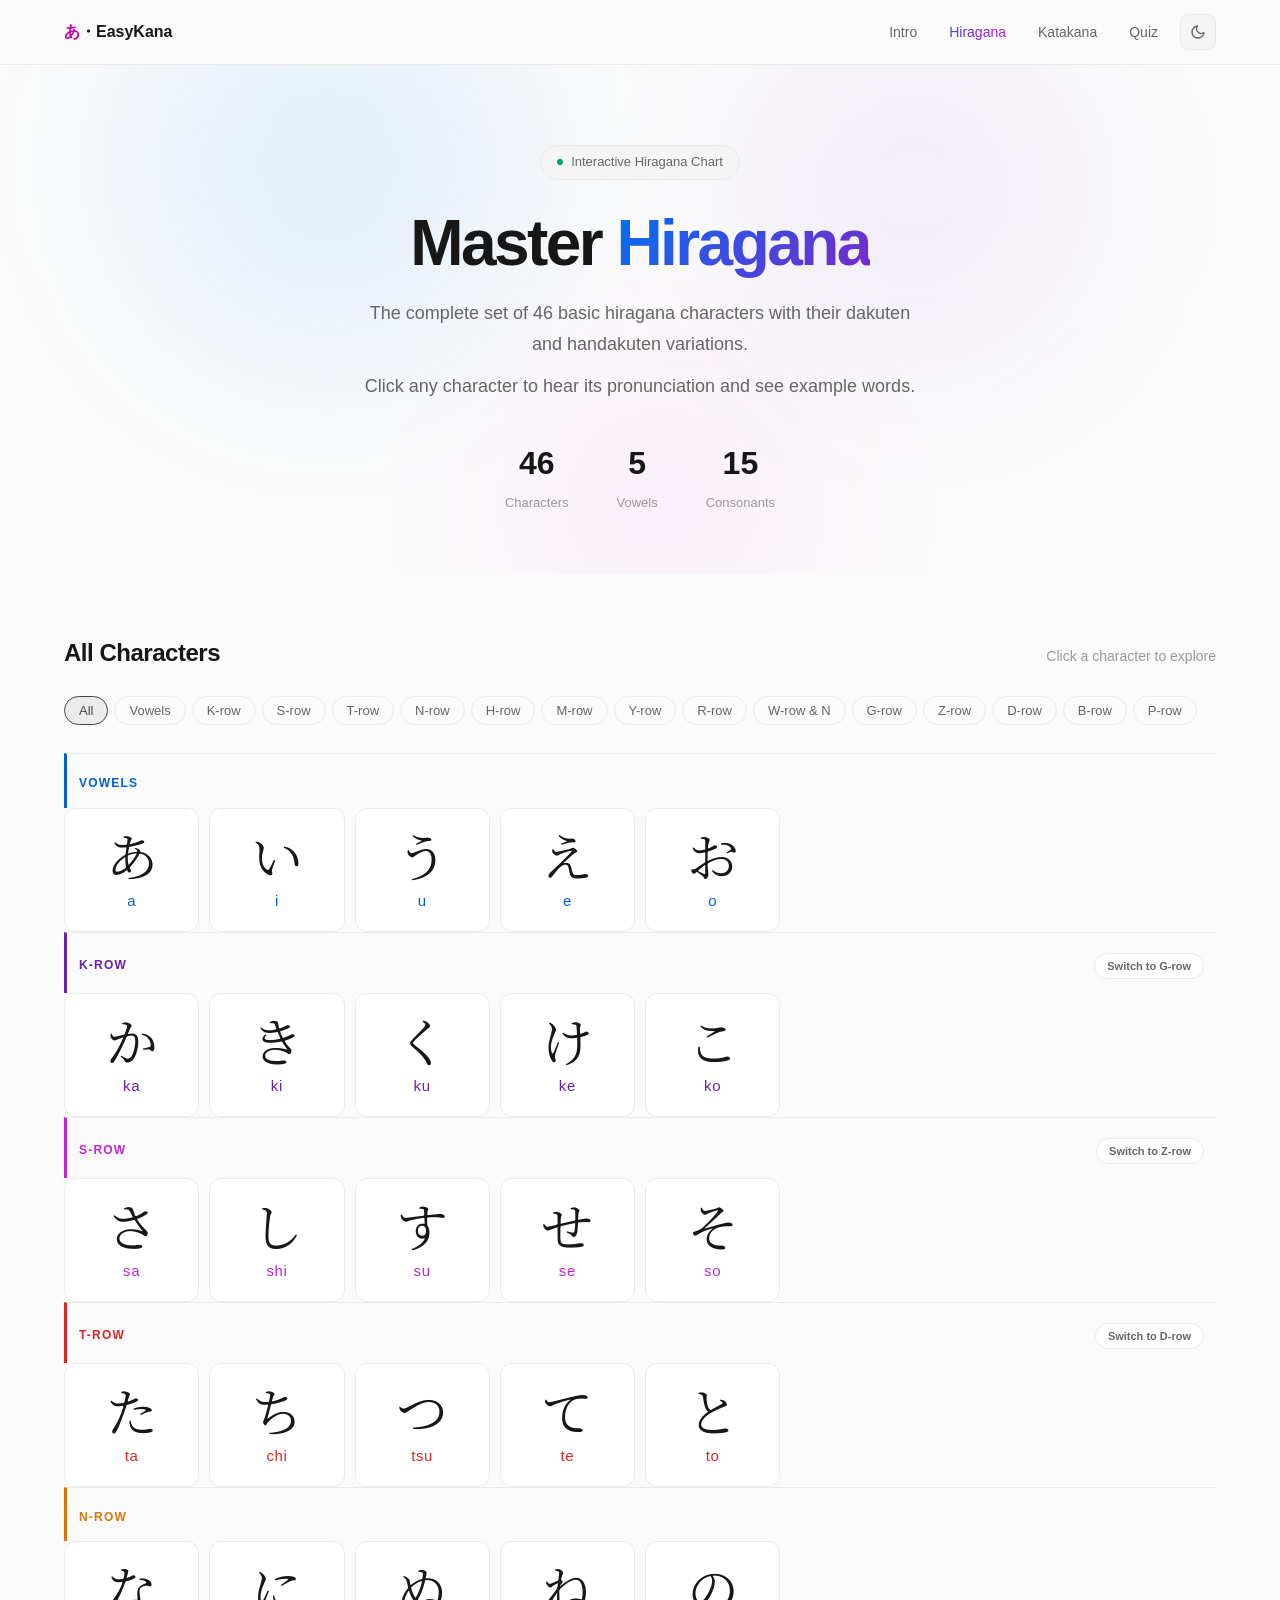
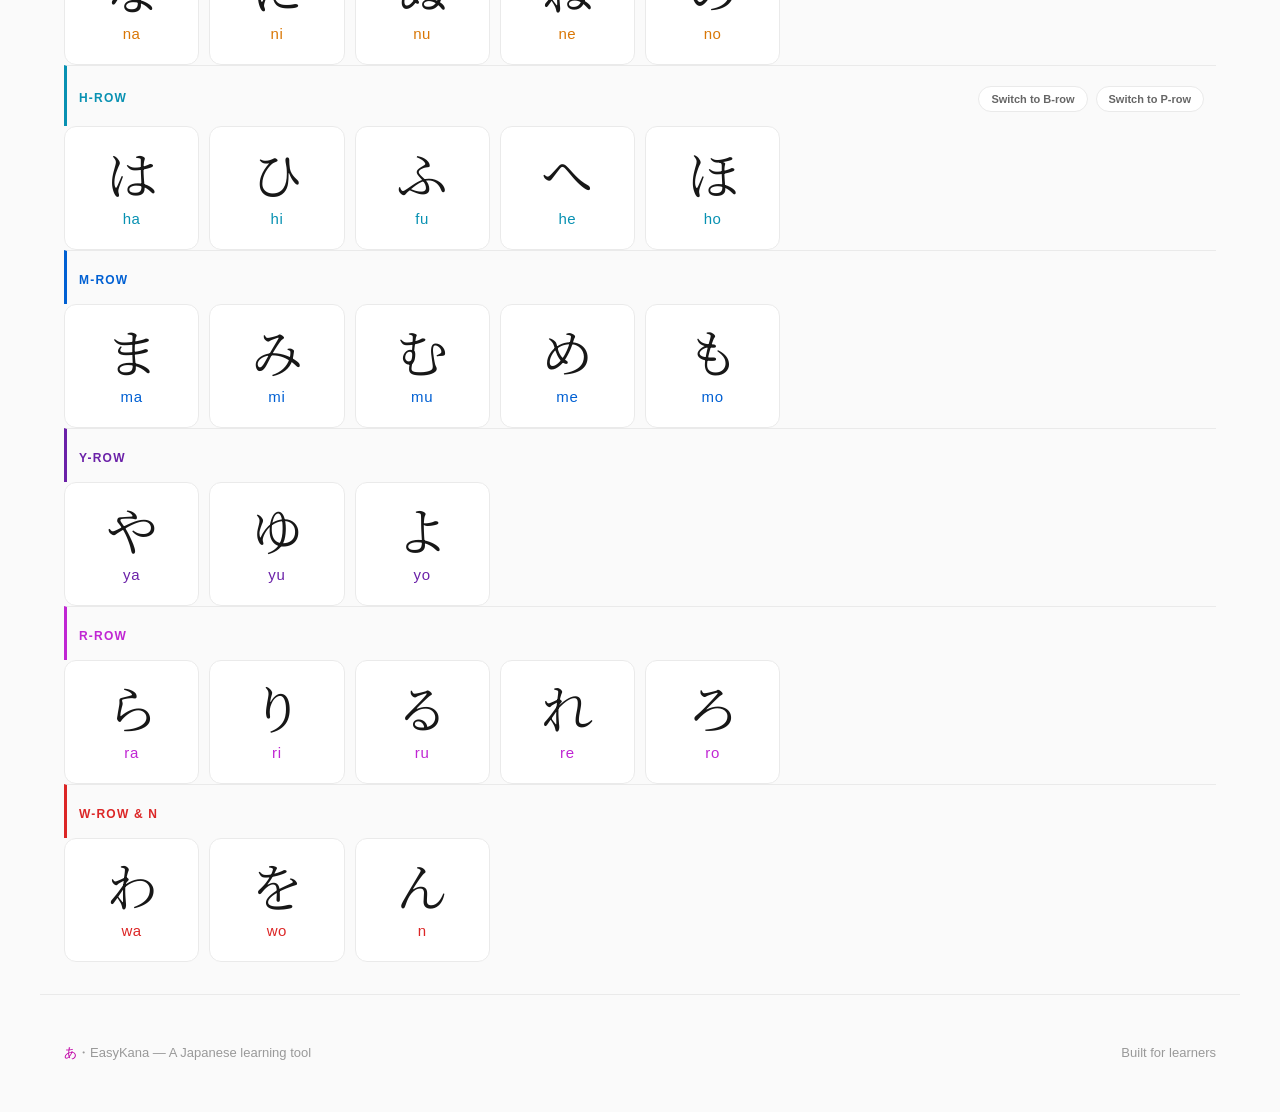
==== hiragana.html @ 502223f6 "hiragana+katakana (basic, dakuten)" ====
<!DOCTYPE html>
<html lang="en">
<head>
  <meta charset="UTF-8">
  <meta name="viewport" content="width=device-width, initial-scale=1.0">
  <title>Master Hiragana</title>
  <link rel="stylesheet" href="shared.css?v=6">
  <link rel="icon" href="favicon.svg">
  <style>
    /* ── Hero ── */
    .hero {
      position: relative;
      z-index: 1;
      text-align: center;
      padding: 80px 24px 60px;
      max-width: 800px;
      margin: 0 auto;
    }

    .hero-badge {
      display: inline-flex;
      align-items: center;
      gap: 8px;
      padding: 6px 16px;
      border-radius: 999px;
      border: 1px solid var(--border);
      background: var(--bg-secondary);
      font-size: 13px;
      color: var(--text-secondary);
      margin-bottom: 28px;
      backdrop-filter: blur(8px);
    }

    .hero-badge .dot {
      width: 6px;
      height: 6px;
      border-radius: 50%;
      background: var(--accent-cyan);
      animation: pulse-dot 2s ease-in-out infinite;
    }

    .hero h1 {
      font-size: clamp(40px, 6vw, 64px);
      font-weight: 700;
      letter-spacing: -0.04em;
      line-height: 1.1;
      margin-bottom: 20px;
    }

    .hero h1 .gradient-text {
      background: linear-gradient(135deg, var(--accent-blue), var(--accent-violet), var(--accent-pink));
      background-size: 200% 200%;
      animation: gradient-shift 6s ease infinite;
      -webkit-background-clip: text;
      -webkit-text-fill-color: transparent;
      background-clip: text;
    }

    @keyframes gradient-shift {
      0%, 100% { background-position: 0% 50%; }
      50% { background-position: 100% 50%; }
    }

    .hero p {
      font-size: 18px;
      color: var(--text-secondary);
      max-width: 560px;
      margin: 0 auto;
      line-height: 1.7;
    }

    .hero p:not(:last-child) {
      margin-bottom: 12px;
    }

    .hero p:last-of-type {
      margin-bottom: 36px;
    }

    .hero-stats {
      display: flex;
      justify-content: center;
      gap: 48px;
    }

    .hero-stat { text-align: center; }

    .hero-stat .number {
      font-size: 32px;
      font-weight: 700;
      color: var(--text-primary);
    }

    .hero-stat .label {
      font-size: 13px;
      color: var(--text-tertiary);
      margin-top: 4px;
    }

    /* ── Section Header ── */
    .section-header {
      max-width: 1200px;
      margin: 0 auto;
      padding: 60px 24px 24px;
      display: flex;
      align-items: baseline;
      justify-content: space-between;
      flex-wrap: wrap;
      gap: 12px;
    }

    @media (max-width: 768px) {
      .section-header {
        flex-direction: column;
        gap: 4px;
      }
    }

    .section-header h2 {
      font-size: 24px;
      font-weight: 600;
      letter-spacing: -0.02em;
    }

    .section-header .row-label {
      font-size: 14px;
      color: var(--text-tertiary);
    }

    /* ── Row Nav ── */
    .row-nav {
      max-width: 1200px;
      margin: 0 auto;
      padding: 0 24px 28px;
      display: flex;
      flex-wrap: wrap;
      gap: 6px;
    }

    .row-nav button {
      padding: 6px 14px;
      border-radius: 999px;
      border: 1px solid var(--border);
      background: transparent;
      color: var(--text-secondary);
      font-size: 13px;
      font-family: inherit;
      cursor: pointer;
      transition: color var(--transition);
    }

    @media (hover: hover) {
      .row-nav button:hover {
        border-color: var(--border-hover);
        color: var(--text-primary);
        background: var(--bg-card);
      }
    }

    .row-nav button.active {
      border-color: var(--accent);
      color: var(--accent);
      background: var(--pill-active-bg);
    }

    /* ── Grid ── */
    .grid-section {
      max-width: 1200px;
      margin: 0 auto;
      padding: 0 24px 32px;
    }

    /* ── Modified Group label for Flex Layout ── */
    .group-label {
      display: flex;
      justify-content: space-between;
      align-items: center;
      padding: 20px 12px 14px;
      border-top: 1px solid var(--border);
      scroll-margin-top: 80px;
      border-left: 3px solid var(--group-color, var(--text-tertiary));
      font-size: 12px;
      font-weight: 600;
      letter-spacing: 0.1em;
      text-transform: uppercase;
      color: var(--group-color, var(--text-tertiary));
    }
    
    .group-label .group-title {
      display: inline-flex;
      align-items: center;
    }

    /* ── Dakuten Toggle Buttons Container ── */
    .btn-group {
      display: flex;
      gap: 8px;
    }

    .dakuten-btn {
      font-size: 11px;
      font-weight: 600;
      padding: 6px 12px;
      border-radius: 999px;
      border: 1px solid var(--border);
      background: var(--bg-card);
      color: var(--text-secondary);
      cursor: pointer;
      transition: color var(--transition);
      letter-spacing: 0;
      text-transform: none;
      font-family: inherit;
    }

    @media (hover: hover) {
      .dakuten-btn:hover {
        color: var(--accent-blue);
        border-color: var(--accent-blue);
        background: rgba(0,112,243,0.08);
      }
    }

    /* ── Tooltips ── */
    .tooltip-container {
      position: relative;
      display: inline-flex;
      align-items: center;
      margin-left: 4px;
      margin-right: 2px;
      cursor: help;
    }

    .tooltip-icon {
      display: inline-flex;
      align-items: center;
      justify-content: center;
      width: 14px;
      height: 14px;
      border-radius: 50%;
      background: var(--bg-secondary);
      border: 1px solid var(--border);
      color: var(--text-secondary);
      font-size: 10px;
      font-family: sans-serif;
      font-style: normal;
      transition: color var(--transition);
    }

    .tooltip-container:hover .tooltip-icon {
      color: var(--text-primary);
      border-color: var(--text-secondary);
    }

    .tooltip-text {
      visibility: hidden;
      width: 240px;
      background-color: var(--bg-card-hover);
      color: var(--text-primary);
      text-align: center;
      border-radius: 6px;
      padding: 10px;
      position: absolute;
      z-index: 20;
      bottom: 150%;
      left: 50%;
      transform: translateX(-50%);
      opacity: 0;
      transition: opacity 0.2s ease, transform 0.2s ease;
      font-size: 11px;
      font-weight: 400;
      text-transform: none;
      letter-spacing: normal;
      border: 1px solid var(--border);
      box-shadow: var(--shadow-lg);
      pointer-events: none;
    }

    .tooltip-text::after {
      content: "";
      position: absolute;
      top: 100%;
      left: 50%;
      transform: translateX(-50%);
      border-width: 6px;
      border-style: solid;
      border-color: var(--border) transparent transparent transparent;
    }

    .tooltip-text::before {
      content: "";
      position: absolute;
      top: 100%;
      left: 50%;
      transform: translateX(-50%);
      border-width: 5px;
      border-style: solid;
      border-color: var(--bg-card-hover) transparent transparent transparent;
      z-index: 1;
      margin-top: -2px;
    }

    .tooltip-container:hover .tooltip-text,
    .tooltip-container.tooltip-active .tooltip-text {
      visibility: visible;
      opacity: 1;
      transform: translateX(-50%) translateY(-2px);
    }

    .tooltip-container.tooltip-active .tooltip-icon {
      color: var(--text-primary);
      border-color: var(--text-secondary);
    }

    .grid {
      display: grid;
      grid-template-columns: repeat(auto-fill, minmax(130px, 1fr));
      gap: 10px;
    }

    /* ── Card with glow ── */
    .card {
      position: relative;
      background: var(--bg-card);
      border: 1px solid var(--border);
      border-radius: var(--radius);
      padding: 20px 12px 16px;
      text-align: center;
      cursor: pointer;
      -webkit-tap-highlight-color: transparent;
      transition: transform 0.25s ease, box-shadow 0.25s ease;
      overflow: hidden;
      opacity: 0;
      transform: translateY(16px);
      animation: card-enter 0.4s ease forwards;
    }

    @keyframes card-enter {
      to { opacity: 1; transform: translateY(0); }
    }

    .card::before {
      content: '';
      position: absolute;
      inset: -1px;
      border-radius: var(--radius);
      opacity: 0;
      transition: opacity 0.3s ease;
      background: radial-gradient(circle at var(--mouse-x, 50%) var(--mouse-y, 50%), var(--card-glow), transparent 60%);
      pointer-events: none;
      z-index: 0;
    }

    @media (hover: hover) {
      .card:hover {
        border-color: var(--border-hover);
        background: var(--bg-card-hover);
        transform: translateY(-4px);
        box-shadow: 0 12px 40px rgba(0,0,0,0.15), 0 0 20px var(--card-glow);
      }

      .card:hover::before {
        opacity: 1;
      }
    }

    .card-character {
      position: relative;
      z-index: 1;
      font-family: "Yu Mincho", "Hiragino Mincho Pro", "MS Mincho", "Noto Serif JP", serif;
      font-size: 52px;
      line-height: 1;
      color: var(--text-primary);
      margin-bottom: 8px;
      transition: transform 0.3s cubic-bezier(0.34, 1.56, 0.64, 1);
    }

    @media (hover: hover) {
      .card:hover .card-character {
        transform: scale(1.12);
      }
    }

    .card-romaji {
      position: relative;
      z-index: 1;
      font-size: 15px;
      font-weight: 500;
      color: var(--group-color, var(--text-secondary));
      letter-spacing: 0.04em;
      margin-bottom: 2px;
      transition: color 0.2s ease;
    }

    @media (hover: hover) {
      .card:hover .card-romaji {
        color: var(--text-primary);
      }
    }

    .card-example {
      position: relative;
      z-index: 1;
      font-size: 11px;
      color: var(--text-tertiary);
      white-space: nowrap;
      overflow: hidden;
      text-overflow: ellipsis;
    }

    .card .play-icon {
      position: absolute;
      top: 8px;
      right: 8px;
      width: 28px;
      height: 28px;
      border-radius: 50%;
      border: 1px solid var(--border);
      background: var(--bg);
      display: none;
      align-items: center;
      justify-content: center;
      opacity: 0;
      transform: scale(0.8);
      transition: opacity var(--transition), transform var(--transition);
      z-index: 2;
    }

    @media (hover: hover) {
      .card .play-icon { display: flex; }
      .card:hover .play-icon {
        opacity: 1;
        transform: scale(1);
      }
      .card .play-icon:hover {
        background: var(--accent-blue);
        border-color: var(--accent-blue);
      }
    }

    .card .play-icon svg {
      width: 12px;
      height: 12px;
      fill: var(--text-secondary);
    }

    @media (hover: hover) {
      .card .play-icon:hover svg { fill: white; }
    }

    /* ── Group accent colors ── */
    .group-block[data-group="Vowels"]  { --group-color: #0060d3; }
    .group-block[data-group="K-row"]   { --group-color: #6b21a8; }
    .group-block[data-group="S-row"]   { --group-color: #c026d3; }
    .group-block[data-group="T-row"]   { --group-color: #dc2626; }
    .group-block[data-group="N-row"]   { --group-color: #d97706; }
    .group-block[data-group="H-row"]   { --group-color: #0891b2; }
    .group-block[data-group="M-row"]   { --group-color: #0060d3; }
    .group-block[data-group="Y-row"]   { --group-color: #6b21a8; }
    .group-block[data-group="R-row"]   { --group-color: #c026d3; }
    .group-block[data-group="W-row & N"] { --group-color: #dc2626; }

    /* ── Dark mode: brighter group colors ── */
    html[data-theme="dark"] .group-block[data-group="Vowels"]  { --group-color: #0070f3; }
    html[data-theme="dark"] .group-block[data-group="K-row"]   { --group-color: #7928ca; }
    html[data-theme="dark"] .group-block[data-group="S-row"]   { --group-color: #f81ce5; }
    html[data-theme="dark"] .group-block[data-group="T-row"]   { --group-color: #ee5a5a; }
    html[data-theme="dark"] .group-block[data-group="N-row"]   { --group-color: #f5a623; }
    html[data-theme="dark"] .group-block[data-group="H-row"]   { --group-color: #50e3c2; }
    html[data-theme="dark"] .group-block[data-group="M-row"]   { --group-color: #0070f3; }
    html[data-theme="dark"] .group-block[data-group="Y-row"]   { --group-color: #7928ca; }
    html[data-theme="dark"] .group-block[data-group="R-row"]   { --group-color: #f81ce5; }
    html[data-theme="dark"] .group-block[data-group="W-row & N"] { --group-color: #ee5a5a; }

    /* ── Detail Panel (glassmorphism) ── */
    .detail-overlay {
      display: none;
      position: fixed;
      inset: 0;
      z-index: 200;
      background: var(--overlay-bg);
      backdrop-filter: blur(12px);
      -webkit-backdrop-filter: blur(12px);
      align-items: center;
      justify-content: center;
      animation: fadeIn 0.2s ease;
    }

    .detail-overlay.active { display: flex; }

    @keyframes fadeIn {
      from { opacity: 0; }
      to { opacity: 1; }
    }

    .detail-panel {
      background: var(--bg-card);
      border: 1px solid var(--border);
      border-radius: 20px;
      padding: 48px;
      max-width: 420px;
      width: 90%;
      text-align: center;
      position: relative;
      animation: slideUp 0.3s cubic-bezier(0.34, 1.56, 0.64, 1);
      box-shadow: 0 20px 60px rgba(0,0,0,0.3);
      overflow: hidden;
    }

    .detail-panel::before {
      content: '';
      position: absolute;
      top: -60px;
      left: 50%;
      transform: translateX(-50%);
      width: 200px;
      height: 200px;
      background: radial-gradient(circle, var(--hero-glow-1), transparent);
      border-radius: 50%;
      filter: blur(40px);
      pointer-events: none;
    }

    @keyframes slideUp {
      from { opacity: 0; transform: translateY(30px) scale(0.95); }
      to { opacity: 1; transform: translateY(0) scale(1); }
    }

    .detail-close {
      position: absolute;
      top: 16px;
      right: 16px;
      width: 32px;
      height: 32px;
      border-radius: 8px;
      border: 1px solid var(--border);
      background: transparent;
      color: var(--text-tertiary);
      font-size: 18px;
      cursor: pointer;
      display: flex;
      align-items: center;
      justify-content: center;
      transition: transform var(--transition), box-shadow var(--transition);
      z-index: 1;
    }

    .detail-close:hover {
      border-color: var(--border-hover);
      color: var(--text-primary);
      background: var(--bg-card-hover);
    }

    .detail-char {
      position: relative;
      font-family: "Yu Mincho", "Hiragino Mincho Pro", "MS Mincho", "Noto Serif JP", serif;
      font-size: 120px;
      line-height: 1;
      color: var(--text-primary);
      margin-bottom: 8px;
    }

    .detail-romaji {
      position: relative;
      font-size: 28px;
      font-weight: 700;
      color: var(--text-secondary);
      letter-spacing: 0.08em;
      margin-bottom: 28px;
    }

    .detail-play-btn {
      position: relative;
      display: inline-flex;
      align-items: center;
      gap: 8px;
      padding: 10px 28px;
      border-radius: 24px;
      border: none;
      background: linear-gradient(135deg, rgba(0,112,243,0.5), rgba(121,40,202,0.5), rgba(248,28,229,0.5));
      color: #fff;
      font-size: 14px;
      font-family: inherit;
      cursor: pointer;
      transition: background var(--transition), transform var(--transition), box-shadow var(--transition);
      margin-bottom: 28px;
    }

    .detail-play-btn:hover {
      background: linear-gradient(135deg, rgba(0,112,243,0.75), rgba(121,40,202,0.75), rgba(248,28,229,0.75));
    }

    .detail-play-btn svg { width: 16px; height: 16px; stroke: #fff; }

    .detail-divider {
      position: relative;
      height: 1px;
      background: linear-gradient(90deg, transparent, var(--accent-blue), var(--accent-violet), var(--accent-pink), transparent);
      margin-bottom: 24px;
    }

    .detail-example-label {
      position: relative;
      font-size: 11px;
      text-transform: uppercase;
      letter-spacing: 0.1em;
      background: linear-gradient(135deg, var(--accent-violet), var(--accent-pink));
      -webkit-background-clip: text;
      -webkit-text-fill-color: transparent;
      background-clip: text;
      margin-bottom: 10px;
    }

    .detail-example-word {
      position: relative;
      font-family: "Yu Mincho", "Hiragino Mincho Pro", "MS Mincho", "Noto Serif JP", serif;
      font-size: 32px;
      color: var(--text-primary);
      margin-bottom: 6px;
    }

    .detail-example-meaning {
      position: relative;
      font-size: 16px;
      color: var(--text-secondary);
    }

    .row-nav-dropdown {
      display: none;
      flex-wrap: wrap;
      gap: 6px;
      padding: 12px 24px 20px;
      max-width: 1200px;
      margin: 0 auto;
    }

    .row-nav-dropdown.active {
      display: flex;
    }

    .row-nav-dropdown button {
      padding: 6px 12px;
      border-radius: 999px;
      border: 1px solid var(--border);
      background: transparent;
      color: var(--text-secondary);
      font-size: 12px;
      font-family: inherit;
      cursor: pointer;
      transition: color var(--transition);
    }

    footer { max-width: 1200px; }

    /* ── Responsive ── */
    @media (max-width: 768px) {
      .hero { padding: 48px 20px 40px; }
      .hero h1 { font-size: 36px; }
      .hero-stats { gap: 32px; }
      .grid { grid-template-columns: repeat(auto-fill, minmax(100px, 1fr)); gap: 8px; }
      .card { padding: 16px 8px 12px; }
      .card-character { font-size: 40px; }
      .detail-panel { padding: 36px 24px; }
      .detail-char { font-size: 80px; }
      .group-label { flex-wrap: wrap; gap: 8px; }
      .group-label .group-title { flex: 1 1 100%; }
      .btn-group { flex: 1 1 100%; }
      .row-nav button:not(:first-child) { display: none; }
      .row-nav-dropdown { display: none; }
    }

    @media (max-width: 480px) {
      .grid { grid-template-columns: repeat(3, 1fr); }
    }
  </style>

</head>
<body>

  <nav>
    <div class="nav-inner">
      <a href="index.html" class="logo">
        <span><span style="color:#c005a7">あ</span>・EasyKana</span>
      </a>
      <div class="nav-right">
        <ul class="nav-links">
          <li><a href="intro.html">Intro</a></li>
          <li><a href="hiragana.html" class="active">Hiragana</a></li>
          <li><a href="katakana.html">Katakana</a></li>
          <li><a href="quiz.html">Quiz</a></li>
        </ul>
        <button class="hamburger" id="hamburger" aria-label="Toggle menu">
          <svg class="icon-menu" viewBox="0 0 24 24"><line x1="3" y1="6" x2="21" y2="6"/><line x1="3" y1="12" x2="21" y2="12"/><line x1="3" y1="18" x2="21" y2="18"/></svg>
          <svg class="icon-close" viewBox="0 0 24 24"><line x1="18" y1="6" x2="6" y2="18"/><line x1="6" y1="6" x2="18" y2="18"/></svg>
        </button>
        <button class="theme-toggle" id="themeToggle" title="Toggle light/dark mode" aria-label="Toggle theme">
          <svg class="icon-moon" width="16" height="16" viewBox="0 0 24 24" fill="none" stroke="currentColor" stroke-width="2" stroke-linecap="round" stroke-linejoin="round"><path d="M21 12.79A9 9 0 1 1 11.21 3 7 7 0 0 0 21 12.79z"/></svg>
          <svg class="icon-sun" width="16" height="16" viewBox="0 0 24 24" fill="none" stroke="currentColor" stroke-width="2" stroke-linecap="round" stroke-linejoin="round"><circle cx="12" cy="12" r="5"/><line x1="12" y1="1" x2="12" y2="3"/><line x1="12" y1="21" x2="12" y2="23"/><line x1="4.22" y1="4.22" x2="5.64" y2="5.64"/><line x1="18.36" y1="18.36" x2="19.78" y2="19.78"/><line x1="1" y1="12" x2="3" y2="12"/><line x1="21" y1="12" x2="23" y2="12"/><line x1="4.22" y1="19.78" x2="5.64" y2="18.36"/><line x1="18.36" y1="5.64" x2="19.78" y2="4.22"/></svg>
        </button>
      </div>
    </div>
  </nav>
  <div class="mobile-menu" id="mobileMenu">
    <a href="intro.html">Intro</a>
    <a href="hiragana.html" class="active">Hiragana</a>
    <a href="katakana.html">Katakana</a>
    <a href="quiz.html">Quiz</a>
  </div>
  <script>
    document.getElementById('hamburger').addEventListener('click', function() {
      this.classList.toggle('active');
      document.getElementById('mobileMenu').classList.toggle('active');
    });
    document.getElementById('hamburger').addEventListener('touchend', function(e) {
      e.preventDefault();
      this.classList.toggle('active');
      document.getElementById('mobileMenu').classList.toggle('active');
    });
  </script>

  <div class="hero-wrap">
    <div class="hero-bg">
      <div class="orb orb-1"></div>
      <div class="orb orb-2"></div>
      <div class="orb orb-3"></div>
    </div>
    <section class="hero">
      <div class="hero-badge">
        <span class="dot"></span>
        Interactive Hiragana Chart
      </div>
      <h1>Master <span class="gradient-text">Hiragana</span></h1>
      <p>The complete set of 46 basic hiragana characters with their dakuten and handakuten variations.</p>
      <p>Click any character to hear its pronunciation and see example words.</p>
      <div class="hero-stats">
        <div class="hero-stat">
          <div class="number">46</div>
          <div class="label">Characters</div>
        </div>
        <div class="hero-stat">
          <div class="number">5</div>
          <div class="label">Vowels</div>
        </div>
        <div class="hero-stat">
          <div class="number">15</div>
          <div class="label">Consonants</div>
        </div>
      </div>
    </section>
  </div>

  <div class="section-header" id="chart">
    <h2>All Characters</h2>
    <span class="row-label">Click a character to explore</span>
  </div>

  <div class="row-nav" id="rowNav"></div>
  <div class="row-nav-dropdown" id="rowNavDropdown"></div>

  <div class="grid-section" id="gridSection"></div>

  <div class="detail-overlay" id="detailOverlay">
    <div class="detail-panel">
      <button class="detail-close" id="detailClose">&times;</button>
      <div class="detail-char" id="detailChar"></div>
      <div class="detail-romaji" id="detailRomaji"></div>
      <button class="detail-play-btn" id="detailPlayBtn">
        <svg viewBox="0 0 24 24" fill="none" stroke="currentColor" stroke-width="2" stroke-linecap="round" stroke-linejoin="round"><polygon points="5 3 19 12 5 21 5 3"/></svg>
        Play Sound
      </button>
      <div class="detail-divider"></div>
      <div class="detail-example-label">Example Word</div>
      <div class="detail-example-word" id="detailWord"></div>
      <div class="detail-example-meaning" id="detailMeaning"></div>
    </div>
  </div>

  <footer>
    <span class="footer-desktop"><span style="color:#c005a7">あ</span>・EasyKana — A Japanese learning tool</span>
    <span class="footer-desktop">Built for learners</span>
    <span class="footer-mobile"><span style="color:#c005a7">あ</span>・EasyKana — Built for learners</span>
  </footer>

  <audio id="audioPlayer" preload="none"></audio>

  <script>
    // ── Data ──
    const hiragana = [
      { char: "あ", romaji: "a", image: "./images/a.svg", sound: "./sounds/a.mp3", example: "あさ (asa) → Morning", group: "Vowels" },
      { char: "い", romaji: "i", image: "./images/i.svg", sound: "./sounds/i.mp3", example: "いぬ (inu) → Dog", group: "Vowels" },
      { char: "う", romaji: "u", image: "./images/u.svg", sound: "./sounds/u.mp3", example: "うみ (umi) → Sea", group: "Vowels" },
      { char: "え", romaji: "e", image: "./images/e.svg", sound: "./sounds/e.mp3", example: "えき (eki) → Station", group: "Vowels" },
      { char: "お", romaji: "o", image: "./images/o.svg", sound: "./sounds/o.mp3", example: "おかね (okane) → Money", group: "Vowels" },
      { char: "か", romaji: "ka", image: "./images/ka.svg", sound: "./sounds/ka.mp3", example: "かさ (kasa) → Umbrella", group: "K-row" },
      { char: "き", romaji: "ki", image: "./images/ki.svg", sound: "./sounds/ki.mp3", example: "きく (kiku) → Listen", group: "K-row" },
      { char: "く", romaji: "ku", image: "./images/ku.svg", sound: "./sounds/ku.mp3", example: "くるま (kuruma) → Car", group: "K-row" },
      { char: "け", romaji: "ke", image: "./images/ke.svg", sound: "./sounds/ke.mp3", example: "けいたい (keitai) → Cell Phone", group: "K-row" },
      { char: "こ", romaji: "ko", image: "./images/ko.svg", sound: "./sounds/ko.mp3", example: "こども (kodomo) → Child", group: "K-row" },
      { char: "さ", romaji: "sa", image: "./images/sa.svg", sound: "./sounds/sa.mp3", example: "さかな (sakana) → Fish", group: "S-row" },
      { char: "し", romaji: "shi", image: "./images/shi.svg", sound: "./sounds/shi.mp3", example: "しお (shio) → Salt", group: "S-row" },
      { char: "す", romaji: "su", image: "./images/su.svg", sound: "./sounds/su.mp3", example: "すし (sushi) → Sushi", group: "S-row" },
      { char: "せ", romaji: "se", image: "./images/se.svg", sound: "./sounds/se.mp3", example: "せかい (sekai) → World", group: "S-row" },
      { char: "そ", romaji: "so", image: "./images/so.svg", sound: "./sounds/so.mp3", example: "そら (sora) → Sky", group: "S-row" },
      { char: "た", romaji: "ta", image: "./images/ta.svg", sound: "./sounds/ta.mp3", example: "たまご (tamago) → Egg", group: "T-row" },
      { char: "ち", romaji: "chi", image: "./images/chi.svg", sound: "./sounds/chi.mp3", example: "ちず (chizu) → Map", group: "T-row" },
      { char: "つ", romaji: "tsu", image: "./images/tsu.svg", sound: "./sounds/tsu.mp3", example: "つくえ (tsukue) → Desk", group: "T-row" },
      { char: "て", romaji: "te", image: "./images/te.svg", sound: "./sounds/te.mp3", example: "てがみ (tegami) → Letter", group: "T-row" },
      { char: "と", romaji: "to", image: "./images/to.svg", sound: "./sounds/to.mp3", example: "ともだち (tomodachi) → Friend", group: "T-row" },
      { char: "な", romaji: "na", image: "./images/na.svg", sound: "./sounds/na.mp3", example: "なまえ (namae) → Name", group: "N-row" },
      { char: "に", romaji: "ni", image: "./images/ni.svg", sound: "./sounds/ni.mp3", example: "にく (niku) → Meat", group: "N-row" },
      { char: "ぬ", romaji: "nu", image: "./images/nu.svg", sound: "./sounds/nu.mp3", example: "ぬま (numa) → Swamp", group: "N-row" },
      { char: "ね", romaji: "ne", image: "./images/ne.svg", sound: "./sounds/ne.mp3", example: "ねこ (neko) → Cat", group: "N-row" },
      { char: "の", romaji: "no", image: "./images/no.svg", sound: "./sounds/no.mp3", example: "のみもの (nomimono) → Drink", group: "N-row" },
      { char: "は", romaji: "ha", image: "./images/ha.svg", sound: "./sounds/ha.mp3", example: "はな (hana) → Flower", group: "H-row" },
      { char: "ひ", romaji: "hi", image: "./images/hi.svg", sound: "./sounds/hi.mp3", example: "ひと (hito) → Person", group: "H-row" },
      { char: "ふ", romaji: "fu", image: "./images/fu.svg", sound: "./sounds/fu.mp3", example: "ふね (fune) → Boat", group: "H-row" },
      { char: "へ", romaji: "he", image: "./images/he.svg", sound: "./sounds/he.mp3", example: "へや (heya) → Room", group: "H-row" },
      { char: "ほ", romaji: "ho", image: "./images/ho.svg", sound: "./sounds/ho.mp3", example: "ほし (hoshi) → Star", group: "H-row" },
      { char: "ま", romaji: "ma", image: "./images/ma.svg", sound: "./sounds/ma.mp3", example: "まど (mado) → Window", group: "M-row" },
      { char: "み", romaji: "mi", image: "./images/mi.svg", sound: "./sounds/mi.mp3", example: "みず (mizu) → Water", group: "M-row" },
      { char: "む", romaji: "mu", image: "./images/mu.svg", sound: "./sounds/mu.mp3", example: "むし (mushi) → Insect", group: "M-row" },
      { char: "め", romaji: "me", image: "./images/me.svg", sound: "./sounds/me.mp3", example: "めがね (megane) → Glasses", group: "M-row" },
      { char: "も", romaji: "mo", image: "./images/mo.svg", sound: "./sounds/mo.mp3", example: "もも (momo) → Peach", group: "M-row" },
      { char: "や", romaji: "ya", image: "./images/ya.svg", sound: "./sounds/ya.mp3", example: "やま (yama) → Mountain", group: "Y-row" },
      { char: "ゆ", romaji: "yu", image: "./images/yu.svg", sound: "./sounds/yu.mp3", example: "ゆき (yuki) → Snow", group: "Y-row" },
      { char: "よ", romaji: "yo", image: "./images/yo.svg", sound: "./sounds/yo.mp3", example: "よる (yoru) → Night", group: "Y-row" },
      { char: "ら", romaji: "ra", image: "./images/ra.svg", sound: "./sounds/ra.mp3", example: "らじお (rajio) → Radio", group: "R-row" },
      { char: "り", romaji: "ri", image: "./images/ri.svg", sound: "./sounds/ri.mp3", example: "りんご (ringo) → Apple", group: "R-row" },
      { char: "る", romaji: "ru", image: "./images/ru.svg", sound: "./sounds/ru.mp3", example: "るす (rusu) → Absence", group: "R-row" },
      { char: "れ", romaji: "re", image: "./images/re.svg", sound: "./sounds/re.mp3", example: "れきし (rekishi) → History", group: "R-row" },
      { char: "ろ", romaji: "ro", image: "./images/ro.svg", sound: "./sounds/ro.mp3", example: "ろく (roku) → Six", group: "R-row" },
      { char: "わ", romaji: "wa", image: "./images/wa.svg", sound: "./sounds/wa.mp3", example: "わたし (watashi) → I", group: "W-row & N" },
      { char: "を", romaji: "wo", image: "./images/wo.svg", sound: "./sounds/wo.mp3", example: "(particle)", group: "W-row & N" },
      { char: "ん", romaji: "n", image: "./images/n.svg", sound: "./sounds/n.mp3", example: "ほん (hon) → Book", group: "W-row & N" },
    ];

    const groupOrder = ["Vowels", "K-row", "S-row", "T-row", "N-row", "H-row", "M-row", "Y-row", "R-row", "W-row & N"];

    // ── Dakuten Data Map ──
    const dakutenMap = {
      "K-row": {
        baseName: "K-row",
        dakutenName: "G-row",
        currentState: "base",
        base: hiragana.filter(h => h.group === "K-row"),
        dakuten: [
          { char: "が", romaji: "ga", image: "./images/ga.svg", sound: "./sounds/ga.mp3", example: "がっこう (gakkou) → School", group: "K-row" },
          { char: "ぎ", romaji: "gi", image: "./images/gi.svg", sound: "./sounds/gi.mp3", example: "ぎんこう (ginkou) → Bank", group: "K-row" },
          { char: "ぐ", romaji: "gu", image: "./images/gu.svg", sound: "./sounds/gu.mp3", example: "ぐあい (guai) → Condition", group: "K-row" },
          { char: "げ", romaji: "ge", image: "./images/ge.svg", sound: "./sounds/ge.mp3", example: "げんき (genki) → Energetic", group: "K-row" },
          { char: "ご", romaji: "go", image: "./images/go.svg", sound: "./sounds/go.mp3", example: "ごはん (gohan) → Meal", group: "K-row" }
        ]
      },
      "S-row": {
        baseName: "S-row",
        dakutenName: "Z-row",
        currentState: "base",
        base: hiragana.filter(h => h.group === "S-row"),
        dakuten: [
          { char: "ざ", romaji: "za", image: "./images/za.svg", sound: "./sounds/za.mp3", example: "ざっし (zasshi) → Magazine", group: "S-row" },
          { char: "じ", romaji: "ji", image: "./images/ji.svg", sound: "./sounds/ji.mp3", example: "じかん (jikan) → Time", group: "S-row" },
          { char: "ず", romaji: "zu", image: "./images/zu.svg", sound: "./sounds/zu.mp3", example: "ずっと (zutto) → Always/Much", group: "S-row" },
          { char: "ぜ", romaji: "ze", image: "./images/ze.svg", sound: "./sounds/ze.mp3", example: "ぜんぶ (zenbu) → All", group: "S-row" },
          { char: "ぞ", romaji: "zo", image: "./images/zo.svg", sound: "./sounds/zo.mp3", example: "ぞう (zou) → Elephant", group: "S-row" }
        ]
      },
      "T-row": {
        baseName: "T-row",
        dakutenName: "D-row",
        currentState: "base",
        base: hiragana.filter(h => h.group === "T-row"),
        dakuten: [
          { char: "だ", romaji: "da", image: "./images/da.svg", sound: "./sounds/da.mp3", example: "だいがく (daigaku) → University", group: "T-row" },
          { char: "ぢ", romaji: "ji", image: "./images/di.svg", sound: "./sounds/di.mp3", example: "はなぢ (hanaji) → Nosebleed", group: "T-row" },
          { char: "づ", romaji: "zu", image: "./images/du.svg", sound: "./sounds/du.mp3", example: "つづく (tsudzuku) → Continue", group: "T-row" },
          { char: "で", romaji: "de", image: "./images/de.svg", sound: "./sounds/de.mp3", example: "でんわ (denwa) → Telephone", group: "T-row" },
          { char: "ど", romaji: "do", image: "./images/do.svg", sound: "./sounds/do.mp3", example: "どうぶつ (doubutsu) → Animal", group: "T-row" }
        ]
      },
      "H-row": {
        baseName: "H-row",
        dakutenName: "B-row",
        handakutenName: "P-row",
        currentState: "base",
        base: hiragana.filter(h => h.group === "H-row"),
        dakuten: [
          { char: "ば", romaji: "ba", image: "./images/ba.svg", sound: "./sounds/ba.mp3", example: "ばす (basu) → Bus", group: "H-row" },
          { char: "び", romaji: "bi", image: "./images/bi.svg", sound: "./sounds/bi.mp3", example: "びょういん (byouin) → Hospital", group: "H-row" },
          { char: "ぶ", romaji: "bu", image: "./images/bu.svg", sound: "./sounds/bu.mp3", example: "ぶた (buta) → Pig", group: "H-row" },
          { char: "べ", romaji: "be", image: "./images/be.svg", sound: "./sounds/be.mp3", example: "べんとう (bentou) → Bento box", group: "H-row" },
          { char: "ぼ", romaji: "bo", image: "./images/bo.svg", sound: "./sounds/bo.mp3", example: "ぼうし (boushi) → Hat", group: "H-row" }
        ],
        handakuten: [
          { char: "ぱ", romaji: "pa", image: "./images/pa.svg", sound: "./sounds/pa.mp3", example: "ぱん (pan) → Bread", group: "H-row" },
          { char: "ぴ", romaji: "pi", image: "./images/pi.svg", sound: "./sounds/pi.mp3", example: "ぴんく (pinku) → Pink", group: "H-row" },
          { char: "ぷ", romaji: "pu", image: "./images/pu.svg", sound: "./sounds/pu.mp3", example: "ぷーる (puuru) → Pool", group: "H-row" },
          { char: "ぺ", romaji: "pe", image: "./images/pe.svg", sound: "./sounds/pe.mp3", example: "ぺん (pen) → Pen", group: "H-row" },
          { char: "ぽ", romaji: "po", image: "./images/po.svg", sound: "./sounds/po.mp3", example: "ぽすと (posuto) → Postbox", group: "H-row" }
        ]
      }
    };

    // Tooltip HTML strings
    const dakutenTooltip = `<span class="tooltip-container"><i class="tooltip-icon">?</i><span class="tooltip-text">Dakuten ゛are two small strokes that change a consonant to a voiced sound<br>(k → g, s → z, t → d, h → b).</span></span>`;
    const handakutenTooltip = `<span class="tooltip-container"><i class="tooltip-icon">?</i><span class="tooltip-text">Handakuten ゜is a small circle that changes an 'h' sound to a 'p' sound.</span></span>`;

    // ── Build Row Nav ──
    const rowNav = document.getElementById('rowNav');
    const allBtn = document.createElement('button');
    allBtn.textContent = 'All';
    allBtn.classList.add('active');
    function handleAllBtn() {
      if (window.matchMedia('(max-width: 768px)').matches) {
        document.getElementById('rowNavDropdown').classList.toggle('active');
      } else {
        filterGroup(null, allBtn);
      }
    }
    allBtn.addEventListener('click', handleAllBtn);
    allBtn.addEventListener('touchend', function(e) {
      e.preventDefault();
      handleAllBtn();
    });
    rowNav.appendChild(allBtn);

    // Expanded Nav Array specifically requesting the derived rows at the very end
    const extendedNav = [
      { label: "Vowels", targetGroup: "Vowels" },
      { label: "K-row", targetGroup: "K-row", state: "base" },
      { label: "S-row", targetGroup: "S-row", state: "base" },
      { label: "T-row", targetGroup: "T-row", state: "base" },
      { label: "N-row", targetGroup: "N-row" },
      { label: "H-row", targetGroup: "H-row", state: "base" },
      { label: "M-row", targetGroup: "M-row" },
      { label: "Y-row", targetGroup: "Y-row" },
      { label: "R-row", targetGroup: "R-row" },
      { label: "W-row & N", targetGroup: "W-row & N" },
      { label: "G-row", targetGroup: "K-row", state: "dakuten" },
      { label: "Z-row", targetGroup: "S-row", state: "dakuten" },
      { label: "D-row", targetGroup: "T-row", state: "dakuten" },
      { label: "B-row", targetGroup: "H-row", state: "dakuten" },
      { label: "P-row", targetGroup: "H-row", state: "handakuten" }
    ];

    extendedNav.forEach(navItem => {
      const btn = document.createElement('button');
      btn.textContent = navItem.label;
      btn.addEventListener('click', () => filterGroup(navItem, btn));
      rowNav.appendChild(btn);
    });

    // ── Populate Row Nav Dropdown (mobile) ──
    const rowNavDropdown = document.getElementById('rowNavDropdown');

    // Add "All" option to dropdown
    const dropdownAllBtn = document.createElement('button');
    dropdownAllBtn.textContent = 'All';
    function selectFromDropdown(navItem) {
      if (navItem) {
        const desktopBtns = rowNav.querySelectorAll('button');
        const match = Array.from(desktopBtns).find(b => b.textContent === navItem.label) || desktopBtns[0];
        filterGroup(navItem, match);
        allBtn.textContent = navItem.label;
      } else {
        filterGroup(null, allBtn);
        allBtn.textContent = 'All';
      }
      allBtn.classList.add('active');
      rowNavDropdown.classList.remove('active');
    }
    dropdownAllBtn.addEventListener('click', () => selectFromDropdown(null));
    dropdownAllBtn.addEventListener('touchend', (e) => { e.preventDefault(); selectFromDropdown(null); });
    rowNavDropdown.appendChild(dropdownAllBtn);

    extendedNav.forEach(navItem => {
      const btn = document.createElement('button');
      btn.textContent = navItem.label;
      btn.addEventListener('click', () => selectFromDropdown(navItem));
      btn.addEventListener('touchend', (e) => { e.preventDefault(); selectFromDropdown(navItem); });
      rowNavDropdown.appendChild(btn);
    });

    function filterGroup(navItem, activeBtn) {
      rowNav.querySelectorAll('button').forEach(b => b.classList.remove('active'));
      activeBtn.classList.add('active');
      
      if (navItem) {
        // Automatically switch the internal state logic if required by the pill button
        if (navItem.state) {
          changeGroupState(navItem.targetGroup, navItem.state);
        } else if (dakutenMap[navItem.targetGroup]) {
          changeGroupState(navItem.targetGroup, 'base');
        }

        document.querySelectorAll('.group-block').forEach(block => {
          block.style.display = block.dataset.group === navItem.targetGroup ? '' : 'none';
        });
        const target = document.querySelector(`.group-block[data-group="${navItem.targetGroup}"]`);
        if (target) target.scrollIntoView({ behavior: 'smooth', block: 'start' });
      } else {
        document.querySelectorAll('.group-block').forEach(block => { block.style.display = ''; });
      }
    }

    // ── Helper Function to Create a Card Element ──
    function createCard(item, delayIndex) {
      const card = document.createElement('div');
      card.className = 'card';
      card.style.animationDelay = (delayIndex * 30) + 'ms';

      card.innerHTML = `
        <div class="play-icon" data-sound="${item.sound}">
          <svg viewBox="0 0 24 24"><polygon points="6 3 20 12 6 21 6 3"/></svg>
        </div>
        <div class="card-character">${item.char}</div>
        <div class="card-romaji">${item.romaji}</div>
      `;

      card.addEventListener('mousemove', (e) => {
        const rect = card.getBoundingClientRect();
        const x = ((e.clientX - rect.left) / rect.width * 100);
        const y = ((e.clientY - rect.top) / rect.height * 100);
        card.style.setProperty('--mouse-x', x + '%');
        card.style.setProperty('--mouse-y', y + '%');
      });

      card.addEventListener('click', (e) => {
        if (e.target.closest('.play-icon')) return;
        openDetail(item, card);
      });

      card.querySelector('.play-icon').addEventListener('click', (e) => {
        e.stopPropagation();
        playSound(item.sound, card);
      });
      let touchStartY = 0;
      card.addEventListener('touchstart', (e) => {
        touchStartY = e.touches[0].clientY;
      }, { passive: true });
      card.addEventListener('touchend', (e) => {
        const touchEndY = e.changedTouches[0].clientY;
        if (Math.abs(touchEndY - touchStartY) > 10) return;
        e.preventDefault();
        openDetail(item, card);
      });

      return card;
    }

    // ── Global Function to Change State and Re-render a Group Block ──
    function changeGroupState(groupName, targetState) {
      const map = dakutenMap[groupName];
      if (!map || map.currentState === targetState) return;
      
      map.currentState = targetState;
      
      const block = document.querySelector(`.group-block[data-group="${groupName}"]`);
      if (!block) return;
      
      const gridEl = block.querySelector('.grid');
      const labelSpan = block.querySelector('.group-title');
      const btnContainer = block.querySelector('.btn-group');
      
      // Update label HTML (injecting tooltips for dakuten/handakuten directly inside brackets)
      if (targetState === 'base') {
        labelSpan.innerHTML = map.baseName;
      } else if (targetState === 'dakuten') {
        labelSpan.innerHTML = `${map.dakutenName} (Dakuten)${dakutenTooltip}`;
      } else if (targetState === 'handakuten') {
        labelSpan.innerHTML = `${map.handakutenName} (Handakuten)${handakutenTooltip}`;
      }

      // Re-render grid
      gridEl.innerHTML = '';
      const dataToRender = map[targetState];
      dataToRender.forEach((item, index) => {
        const card = createCard(item, index);
        gridEl.appendChild(card);
      });

      // Re-render buttons dynamically depending on current state
      renderButtons(groupName, btnContainer, gridEl, labelSpan);
    }

    // ── State Machine and Render Buttons ──
    function renderButtons(groupName, btnContainer, gridEl, labelSpan) {
      btnContainer.innerHTML = '';
      const map = dakutenMap[groupName];
      
      const states = [];
      if (map.currentState !== 'base') states.push({ state: 'base', name: map.baseName });
      if (map.currentState !== 'dakuten' && map.dakuten) states.push({ state: 'dakuten', name: map.dakutenName });
      if (map.currentState !== 'handakuten' && map.handakuten) states.push({ state: 'handakuten', name: map.handakutenName });

      states.forEach(s => {
        const btn = document.createElement('button');
        btn.className = 'dakuten-btn';
        btn.textContent = `Switch to ${s.name}`;
        let touchStartY = 0;
        btn.addEventListener('click', () => {
          changeGroupState(groupName, s.state);
        });
        btn.addEventListener('touchstart', (e) => {
          touchStartY = e.touches[0].clientY;
        }, { passive: true });
        btn.addEventListener('touchend', (e) => {
          if (Math.abs(e.changedTouches[0].clientY - touchStartY) < 10) {
            e.preventDefault();
            changeGroupState(groupName, s.state);
          }
        });
        btnContainer.appendChild(btn);
      });
    }

    // ── Build Initial Grid ──
    const gridSection = document.getElementById('gridSection');
    const grouped = {};
    hiragana.forEach(h => {
      if (!grouped[h.group]) grouped[h.group] = [];
      grouped[h.group].push(h);
    });

    let cardIndex = 0;
    groupOrder.forEach(group => {
      const block = document.createElement('div');
      block.className = 'group-block';
      block.dataset.group = group;

      const label = document.createElement('div');
      label.className = 'group-label';
      label.id = 'group-' + group.replace(/\s+/g, '-').toLowerCase();
      
      // We use .group-title to apply specific inline-flexing resolving line breaks
      const labelText = document.createElement('span');
      labelText.className = 'group-title'; 
      labelText.textContent = group;
      label.appendChild(labelText);

      const grid = document.createElement('div');
      grid.className = 'grid';

      // Setup variant toggles
      if (dakutenMap[group]) {
        const btnContainer = document.createElement('div');
        btnContainer.className = 'btn-group';
        renderButtons(group, btnContainer, grid, labelText);
        label.appendChild(btnContainer);
      }

      block.appendChild(label);

      grouped[group].forEach((item) => {
        const card = createCard(item, cardIndex++);
        grid.appendChild(card);
      });

      block.appendChild(grid);
      gridSection.appendChild(block);
    });

    // ── Audio ──
    const audioPlayer = document.getElementById('audioPlayer');
    function playSound(src, cardEl) {
      audioPlayer.src = src;
      audioPlayer.currentTime = 0;
      audioPlayer.play();
      if (cardEl) {
        cardEl.classList.add('playing');
        setTimeout(() => cardEl.classList.remove('playing'), 600);
      }
    }

    // ── Detail Overlay ──
    const overlay = document.getElementById('detailOverlay');
    const detailClose = document.getElementById('detailClose');
    const detailPlayBtn = document.getElementById('detailPlayBtn');
    let currentDetail = null;

    function openDetail(item, cardEl) {
      currentDetail = item;
      document.getElementById('detailChar').textContent = item.char;
      const detailRomaji = document.getElementById('detailRomaji');
      detailRomaji.textContent = item.romaji;
      if (cardEl) {
        const groupBlock = cardEl.closest('.group-block');
        if (groupBlock) {
          detailRomaji.style.color = getComputedStyle(groupBlock).getPropertyValue('--group-color');
        }
      }
      const ex = item.example;
      if (ex && ex.includes('→')) {
        const parts = ex.split('→');
        document.getElementById('detailWord').textContent = parts[0].trim();
        document.getElementById('detailMeaning').textContent = parts[1].trim();
      } else {
        document.getElementById('detailWord').textContent = ex || "";
        document.getElementById('detailMeaning').textContent = '';
      }
      overlay.classList.add('active');
      document.body.style.overflow = 'hidden';
    }

    function closeDetail() {
      overlay.classList.remove('active');
      document.body.style.overflow = '';
      currentDetail = null;
    }

    detailClose.addEventListener('click', closeDetail);
    overlay.addEventListener('click', (e) => { if (e.target === overlay) closeDetail(); });
    document.addEventListener('keydown', (e) => { if (e.key === 'Escape') closeDetail(); });
    detailPlayBtn.addEventListener('click', () => { if (currentDetail) playSound(currentDetail.sound); });

    // Unlock audio on first touch (required by iOS Safari)
    document.addEventListener('touchstart', () => {
      audioPlayer.play().then(() => { audioPlayer.pause(); audioPlayer.currentTime = 0; }).catch(() => {});
    }, { once: true });

    // ── Theme Toggle ──
    const themeToggle = document.getElementById('themeToggle');
    const html = document.documentElement;
    const saved = localStorage.getItem('theme');
    if (saved === 'dark' || (!saved && window.matchMedia('(prefers-color-scheme: dark)').matches)) html.setAttribute('data-theme', 'dark');

    themeToggle.addEventListener('click', () => {
      const isDark = html.getAttribute('data-theme') === 'dark';
      if (isDark) {
        html.removeAttribute('data-theme');
        localStorage.setItem('theme', 'light');
      } else {
        html.setAttribute('data-theme', 'dark');
        localStorage.setItem('theme', 'dark');
      }
    });
  </script>
  <script>
    document.querySelectorAll('.tooltip-container').forEach(function(tip) {
      tip.addEventListener('click', function(e) {
        e.stopPropagation();
        var wasActive = this.classList.contains('tooltip-active');
        document.querySelectorAll('.tooltip-container.tooltip-active').forEach(function(t) {
          t.classList.remove('tooltip-active');
        });
        if (!wasActive) this.classList.add('tooltip-active');
      });
    });
    document.addEventListener('click', function() {
      document.querySelectorAll('.tooltip-container.tooltip-active').forEach(function(t) {
        t.classList.remove('tooltip-active');
      });
    });
  </script>

</body>
</html>
---- shared.css ----
@import url('https://fonts.googleapis.com/css2?family=Noto+Serif+JP:wght@400;700;900&display=swap');

/* ── Reset & Vercel Palette ── */
*, *::before, *::after { margin: 0; padding: 0; box-sizing: border-box; }

:root {
  --bg: #fafafa;
  --bg-secondary: #f5f5f5;
  --bg-card: #ffffff;
  --bg-card-hover: #f7f7f7;
  --border: #eaeaea;
  --border-hover: #d4d4d4;
  --text-primary: #171717;
  --text-secondary: #666666;
  --text-tertiary: #999999;
  --accent: #444444;
  --accent-blue: #0070f3;
  --accent-blue-hover: #005bc4;
  --accent-violet: #7928ca;
  --accent-cyan: #009e74;
  --accent-pink: #f81ce5;
  --shadow: 0 2px 8px rgba(0,0,0,0.06);
  --shadow-lg: 0 8px 30px rgba(0,0,0,0.08);
  --nav-bg: rgba(250, 250, 250, 0.8);
  --overlay-bg: rgba(0,0,0,0.4);
  --gradient-card: rgba(0,112,243,0.04), rgba(121,40,202,0.04);
  --pill-active-bg: rgba(0,0,0,0.06);
  --hero-glow-1: rgba(0,112,243,0.08);
  --hero-glow-2: rgba(121,40,202,0.06);
  --hero-glow-3: rgba(248,28,229,0.05);
  --card-glow: rgba(0,112,243,0.12);
  --radius: 12px;
  --radius-sm: 8px;
  --transition: 150ms ease;
}

html[data-theme="dark"] {
  --bg: #000000;
  --bg-secondary: #0a0a0a;
  --bg-card: #111111;
  --bg-card-hover: #1a1a1a;
  --border: #222222;
  --border-hover: #333333;
  --text-primary: #ededed;
  --text-secondary: #a1a1a1;
  --text-tertiary: #666666;
  --accent: #ffffff;
  --accent-blue: #0070f3;
  --accent-blue-hover: #0060d3;
  --accent-violet: #7928ca;
  --accent-cyan: #50e3c2;
  --accent-pink: #f81ce5;
  --shadow: 0 2px 8px rgba(0,0,0,0.3);
  --shadow-lg: 0 8px 30px rgba(0,0,0,0.4);
  --nav-bg: rgba(0, 0, 0, 0.8);
  --overlay-bg: rgba(0,0,0,0.7);
  --gradient-card: rgba(0,112,243,0.06), rgba(121,40,202,0.06);
  --pill-active-bg: rgba(255,255,255,0.06);
  --hero-glow-1: rgba(0,112,243,0.15);
  --hero-glow-2: rgba(121,40,202,0.12);
  --hero-glow-3: rgba(248,28,229,0.08);
  --card-glow: rgba(0,112,243,0.2);
}

html { scroll-behavior: smooth; }

body {
  font-family: -apple-system, BlinkMacSystemFont, 'Segoe UI', Roboto, 'Helvetica Neue', sans-serif;
  background: var(--bg);
  color: var(--text-primary);
  line-height: 1.6;
  -webkit-font-smoothing: antialiased;
}

/* ── Navigation ── */
nav {
  position: sticky;
  top: 0;
  z-index: 100;
  background: var(--nav-bg);
  backdrop-filter: blur(12px);
  -webkit-backdrop-filter: blur(12px);
  border-bottom: 1px solid var(--border);
}

.nav-inner {
  max-width: 1200px;
  margin: 0 auto;
  padding: 0 24px;
  height: 64px;
  display: flex;
  align-items: center;
  justify-content: space-between;
}

.logo {
  display: flex;
  align-items: center;
  gap: 10px;
  font-size: 16px;
  font-weight: 600;
  color: var(--text-primary);
  text-decoration: none;
}

.nav-right {
  display: flex;
  align-items: center;
  gap: 8px;
}

.nav-links {
  display: flex;
  gap: 4px;
  list-style: none;
}

.nav-links a {
  padding: 6px 14px;
  border-radius: 6px;
  font-size: 14px;
  color: var(--text-secondary);
  text-decoration: none;
  transition: color var(--transition), background var(--transition);
}

.nav-links a:hover {
  color: var(--text-primary);
  background: var(--pill-active-bg);
}

.nav-links a.active {
  background: linear-gradient(135deg, var(--accent-blue), var(--accent-violet), var(--accent-pink));
  -webkit-background-clip: text;
  -webkit-text-fill-color: transparent;
  background-clip: text;
}

/* ── Theme Toggle ── */
.theme-toggle {
  width: 36px;
  height: 36px;
  border-radius: 8px;
  border: 1px solid var(--border);
  background: var(--bg-secondary);
  color: var(--text-secondary);
  cursor: pointer;
  display: flex;
  align-items: center;
  justify-content: center;
  transition: transform var(--transition), box-shadow var(--transition);
  flex-shrink: 0;
}

.theme-toggle:hover {
  border-color: var(--border-hover);
  color: var(--text-primary);
}

.icon-sun { display: none; }
.icon-moon { display: block; }
html[data-theme="dark"] .icon-sun { display: block; }
html[data-theme="dark"] .icon-moon { display: none; }

/* ── Hero Background ── */
.hero-wrap {
  position: relative;
  overflow: hidden;
}

.hero-bg {
  position: absolute;
  inset: 0;
  z-index: 0;
  overflow: hidden;
}

.hero-bg .orb {
  position: absolute;
  border-radius: 50%;
  filter: blur(80px);
  animation: float 8s ease-in-out infinite;
}

.hero-bg .orb-1 {
  width: 400px; height: 400px;
  background: var(--hero-glow-1);
  top: -100px; left: 10%;
  animation-delay: 0s;
}

.hero-bg .orb-2 {
  width: 350px; height: 350px;
  background: var(--hero-glow-2);
  top: -50px; right: 15%;
  animation-delay: -3s;
}

.hero-bg .orb-3 {
  width: 300px; height: 300px;
  background: var(--hero-glow-3);
  bottom: -80px; left: 40%;
  animation-delay: -5s;
}

@keyframes float {
  0%, 100% { transform: translate(0, 0) scale(1); }
  33% { transform: translate(30px, -20px) scale(1.05); }
  66% { transform: translate(-20px, 15px) scale(0.95); }
}

@keyframes pulse-dot {
  0%, 100% { opacity: 1; transform: scale(1); }
  50% { opacity: 0.5; transform: scale(0.8); }
}

/* ── Footer ── */
footer {
  margin: 0 auto;
  padding: 48px 24px;
  border-top: 1px solid var(--border);
  display: flex;
  align-items: center;
  justify-content: space-between;
  font-size: 13px;
  color: var(--text-tertiary);
}

footer a {
  color: var(--text-secondary);
  text-decoration: none;
  transition: color var(--transition);
}

footer a:hover {
  color: var(--text-primary);
}

/* ── Hamburger Menu ── */
.hamburger {
  display: none;
  width: 36px;
  height: 36px;
  border-radius: 8px;
  border: 1px solid var(--border);
  background: transparent;
  color: var(--text-secondary);
  cursor: pointer;
  align-items: center;
  justify-content: center;
  transition: transform var(--transition), box-shadow var(--transition);
  flex-shrink: 0;
}

.hamburger:hover {
  border-color: var(--border-hover);
  color: var(--text-primary);
  background: var(--bg-card);
}

.hamburger svg {
  width: 18px;
  height: 18px;
  stroke: currentColor;
  fill: none;
  stroke-width: 2;
  stroke-linecap: round;
}

.hamburger .icon-close { display: none; }
.hamburger.active .icon-menu { display: none; }
.hamburger.active .icon-close { display: block; }

.mobile-menu {
  display: none;
  position: fixed;
  top: 64px;
  left: 0;
  right: 0;
  z-index: 99;
  background: var(--bg);
  border-bottom: 1px solid var(--border);
  padding: 16px 24px;
  flex-direction: column;
  gap: 4px;
  animation: menu-enter 0.2s ease;
}

.mobile-menu.active {
  display: flex;
}

@keyframes menu-enter {
  from { opacity: 0; transform: translateY(-8px); }
  to { opacity: 1; transform: translateY(0); }
}

.mobile-menu a {
  display: block;
  padding: 12px 16px;
  border-radius: 8px;
  font-size: 15px;
  color: var(--text-secondary);
  text-decoration: none;
  transition: color var(--transition);
}

.mobile-menu a:hover {
  color: var(--text-primary);
  background: var(--pill-active-bg);
}

.mobile-menu a.active {
  background: linear-gradient(135deg, var(--accent-blue), var(--accent-violet), var(--accent-pink));
  -webkit-background-clip: text;
  -webkit-text-fill-color: transparent;
  background-clip: text;
}

.footer-mobile { display: none; }

/* ── Responsive (shared) ── */
@media (max-width: 768px) {
  .nav-links { display: none; }
  .hamburger { display: flex; }
  footer .footer-desktop { display: none; }
  footer .footer-mobile { display: block; }
}
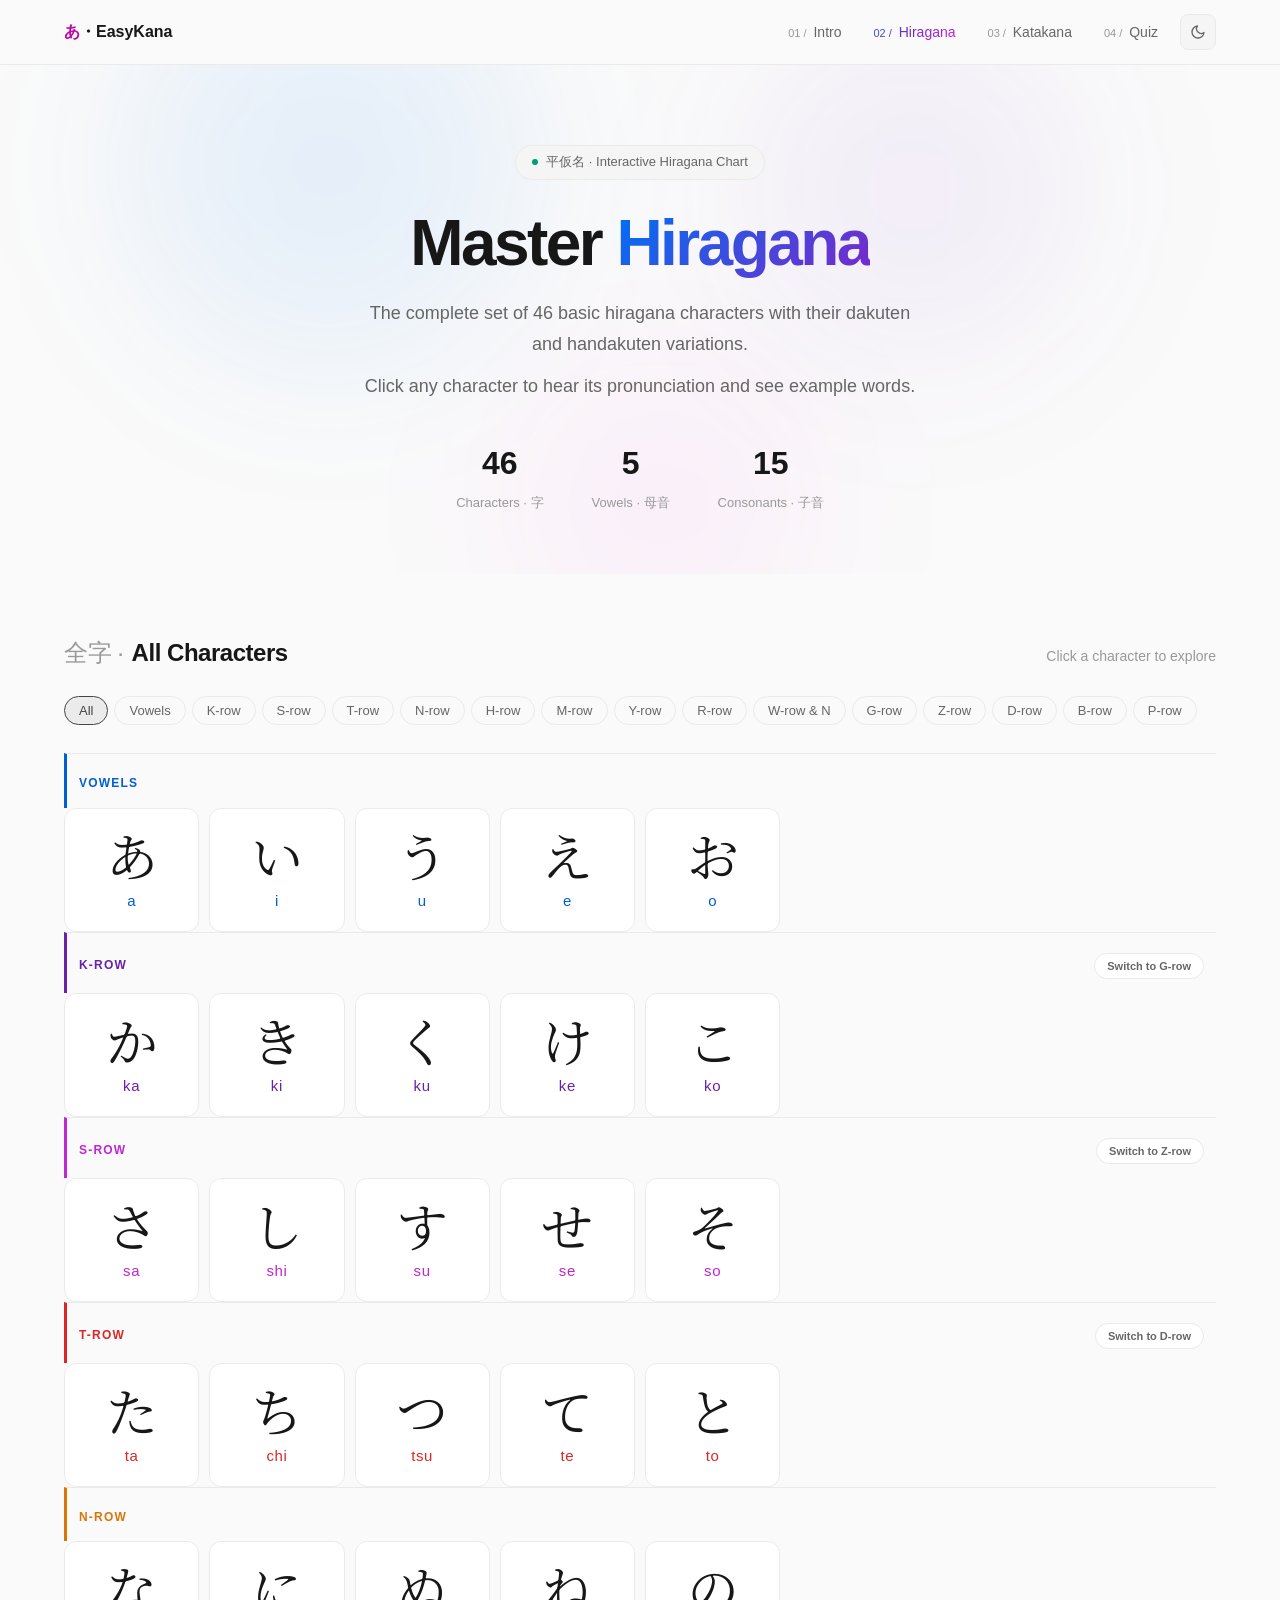
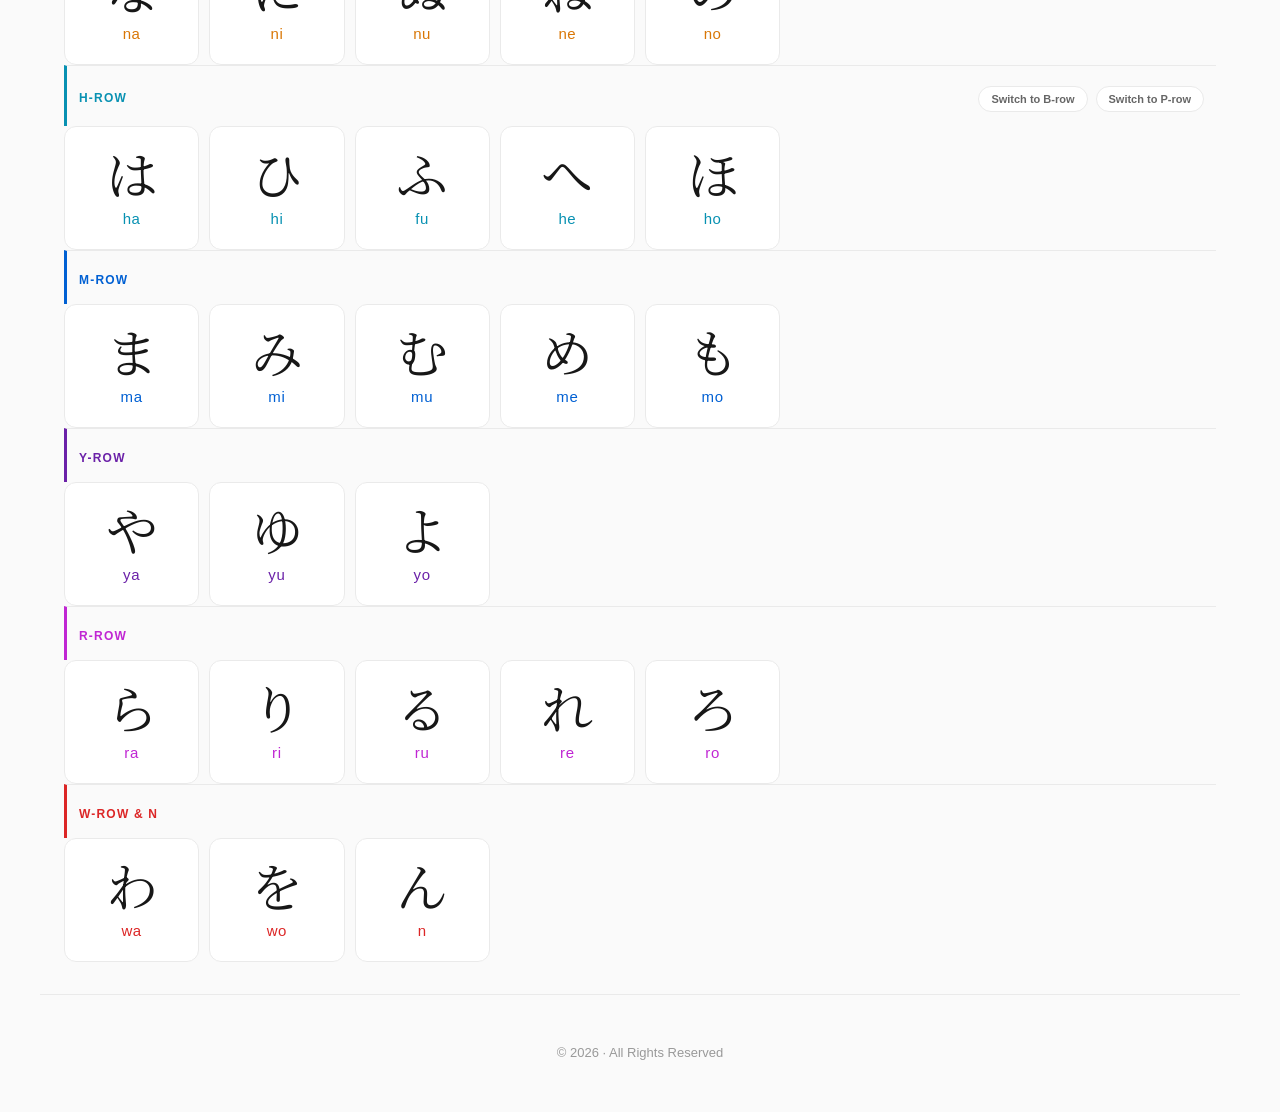
==== commit 91a3e79c: "redesign" ====
--- a/hiragana.html
+++ b/hiragana.html
@@ -120,6 +120,11 @@
       font-size: 24px;
       font-weight: 600;
       letter-spacing: -0.02em;
+    }
+    .section-header h2 .kanji-accent {
+      font-weight: 300;
+      color: var(--text-tertiary);
+      margin-right: 2px;
     }
 
     .section-header .row-label {
@@ -683,10 +688,10 @@
       </a>
       <div class="nav-right">
         <ul class="nav-links">
-          <li><a href="intro.html">Intro</a></li>
-          <li><a href="hiragana.html" class="active">Hiragana</a></li>
-          <li><a href="katakana.html">Katakana</a></li>
-          <li><a href="quiz.html">Quiz</a></li>
+          <li><a href="intro.html"><span class="num">01 /</span> Intro</a></li>
+          <li><a href="hiragana.html" class="active"><span class="num">02 /</span> Hiragana</a></li>
+          <li><a href="katakana.html"><span class="num">03 /</span> Katakana</a></li>
+          <li><a href="quiz.html"><span class="num">04 /</span> Quiz</a></li>
         </ul>
         <button class="hamburger" id="hamburger" aria-label="Toggle menu">
           <svg class="icon-menu" viewBox="0 0 24 24"><line x1="3" y1="6" x2="21" y2="6"/><line x1="3" y1="12" x2="21" y2="12"/><line x1="3" y1="18" x2="21" y2="18"/></svg>
@@ -726,7 +731,7 @@
     <section class="hero">
       <div class="hero-badge">
         <span class="dot"></span>
-        Interactive Hiragana Chart
+        平仮名 · Interactive Hiragana Chart
       </div>
       <h1>Master <span class="gradient-text">Hiragana</span></h1>
       <p>The complete set of 46 basic hiragana characters with their dakuten and handakuten variations.</p>
@@ -734,22 +739,22 @@
       <div class="hero-stats">
         <div class="hero-stat">
           <div class="number">46</div>
-          <div class="label">Characters</div>
+          <div class="label">Characters · 字</div>
         </div>
         <div class="hero-stat">
           <div class="number">5</div>
-          <div class="label">Vowels</div>
+          <div class="label">Vowels · 母音</div>
         </div>
         <div class="hero-stat">
           <div class="number">15</div>
-          <div class="label">Consonants</div>
+          <div class="label">Consonants · 子音</div>
         </div>
       </div>
     </section>
   </div>
 
   <div class="section-header" id="chart">
-    <h2>All Characters</h2>
+    <h2><span class="kanji-accent">全字 ·</span> All Characters</h2>
     <span class="row-label">Click a character to explore</span>
   </div>
 
@@ -774,10 +779,8 @@
     </div>
   </div>
 
-  <footer>
-    <span class="footer-desktop"><span style="color:#c005a7">あ</span>・EasyKana — A Japanese learning tool</span>
-    <span class="footer-desktop">Built for learners</span>
-    <span class="footer-mobile"><span style="color:#c005a7">あ</span>・EasyKana — Built for learners</span>
+  <footer style="justify-content: center;">
+    <span>© 2026 · All Rights Reserved</span>
   </footer>
 
   <audio id="audioPlayer" preload="none"></audio>
--- a/shared.css
+++ b/shared.css
@@ -124,6 +124,23 @@
   transition: color var(--transition), background var(--transition);
 }
 
+.sec-num {
+  color: var(--text-tertiary);
+  font-size: 0.5em;
+  font-weight: 400;
+  letter-spacing: 0.06em;
+  margin-right: 6px;
+  vertical-align: middle;
+  font-variant-numeric: tabular-nums;
+}
+
+.nav-links .num {
+  color: var(--text-tertiary);
+  font-size: 11px;
+  margin-right: 3px;
+  font-variant-numeric: tabular-nums;
+}
+
 .nav-links a:hover {
   color: var(--text-primary);
   background: var(--pill-active-bg);
